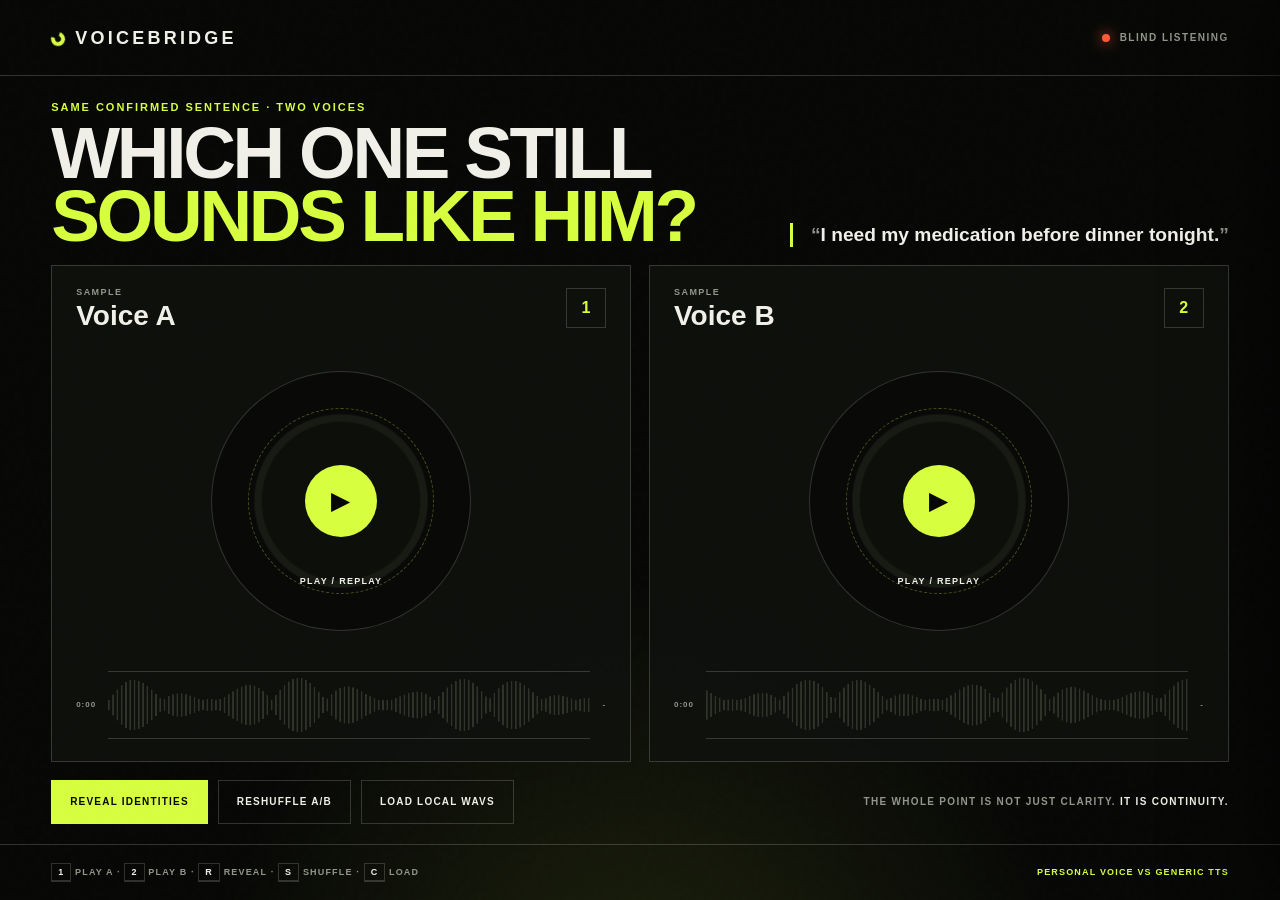
==== app/ab.html @ 62fa7bb6 "feat: add blind personal voice comparison" ====
<!doctype html>
<html lang="en">
<head>
  <meta charset="utf-8">
  <meta name="viewport" content="width=device-width, initial-scale=1">
  <title>VoiceBridge voice A/B</title>
  <link rel="icon" href="data:image/svg+xml,%3Csvg xmlns='http://www.w3.org/2000/svg' viewBox='0 0 32 32'%3E%3Cpath d='M4 16h4l3-8 5 16 4-12 3 8h5' fill='none' stroke='%23d7ff3f' stroke-width='3'/%3E%3C/svg%3E">
  <style>
    :root {
      --ink:#070806; --paper:#f1f0e8; --acid:#d7ff3f; --signal:#ff5a36;
      --muted:#92968b; --line:rgba(241,240,232,.18); --panel:#10120e;
      --display:"Avenir Next Condensed","DIN Condensed","Franklin Gothic Condensed",sans-serif;
      --body:"Avenir Next","Gill Sans",sans-serif;
    }
    * { box-sizing:border-box }
    html,body { width:100%; height:100%; overflow:hidden }
    body { margin:0; color:var(--paper); background:radial-gradient(circle at 50% 112%,rgba(215,255,63,.1),transparent 36%),#070806; font-family:var(--body) }
    button,input { font:inherit }
    .grain { position:fixed; inset:0; pointer-events:none; opacity:.2; background-image:url("data:image/svg+xml,%3Csvg viewBox='0 0 180 180' xmlns='http://www.w3.org/2000/svg'%3E%3Cfilter id='n'%3E%3CfeTurbulence type='fractalNoise' baseFrequency='.9' numOctaves='2'/%3E%3C/filter%3E%3Crect width='100%25' height='100%25' filter='url(%23n)' opacity='.08'/%3E%3C/svg%3E") }
    header { height:76px; padding:0 4vw; border-bottom:1px solid var(--line); display:flex; align-items:center; justify-content:space-between }
    .wordmark { font:800 18px/1 var(--display); letter-spacing:.18em }
    .wordmark i { display:inline-block; width:14px; height:14px; margin-right:10px; border:4px solid var(--acid); border-top-color:transparent; border-radius:50%; transform:rotate(-28deg); vertical-align:-2px }
    .mode { display:flex; align-items:center; gap:10px; color:var(--muted); font:800 10px/1 var(--display); letter-spacing:.15em }
    .mode i { width:8px; height:8px; border-radius:50%; background:var(--signal); box-shadow:0 0 14px var(--signal) }
    .mode.revealed i { background:var(--acid); box-shadow:0 0 14px var(--acid) }
    main { height:calc(100% - 132px); padding:26px 4vw 20px; display:grid; grid-template-rows:auto 1fr auto; gap:18px }
    .intro { display:flex; align-items:end; justify-content:space-between; gap:24px }
    .eyebrow { margin:0 0 9px; color:var(--acid); font:800 11px/1 var(--display); letter-spacing:.18em }
    h1 { margin:0; font:900 clamp(42px,5.7vw,86px)/.86 var(--display); letter-spacing:-.045em; text-transform:uppercase }
    h1 em { color:var(--acid); font-style:normal }
    .sentence { max-width:450px; padding-left:18px; border-left:3px solid var(--acid); color:var(--muted); font:600 clamp(16px,1.5vw,23px)/1.25 var(--display) }
    .sentence strong { color:var(--paper); font-weight:650 }
    .players { min-height:0; display:grid; grid-template-columns:1fr 1fr; gap:18px }
    .voice-card { position:relative; min-width:0; padding:22px 24px; border:1px solid var(--line); background:rgba(16,18,14,.86); display:grid; grid-template-rows:auto 1fr auto; overflow:hidden; transition:border-color .2s ease,background .2s ease }
    .voice-card.playing { border-color:var(--acid); background:rgba(30,35,20,.9) }
    .voice-card.personal.revealed { border-top:5px solid var(--acid) }
    .voice-card.generic.revealed { border-top:5px solid var(--muted) }
    .card-head { display:flex; align-items:start; justify-content:space-between; gap:16px }
    .identity { display:grid; gap:5px }
    .identity span { color:var(--muted); font:800 9px/1 var(--display); letter-spacing:.16em }
    .identity strong { font:850 28px/1 var(--display) }
    .card-key { display:grid; place-items:center; width:40px; height:40px; border:1px solid var(--line); color:var(--acid); font:900 16px/1 var(--display) }
    .disc { position:relative; align-self:center; justify-self:center; width:min(21vw,260px); aspect-ratio:1; border:1px solid var(--line); border-radius:50%; display:grid; place-items:center; background:radial-gradient(circle,#25291f 0 19%,#0d0f0b 20% 43%,#181b14 44% 47%,#090a08 48%); cursor:pointer }
    .disc::before { content:""; position:absolute; inset:14%; border:1px dashed rgba(215,255,63,.3); border-radius:50%; animation:spin 10s linear infinite paused }
    .playing .disc::before { animation-play-state:running; animation-duration:2.3s; border-style:solid; box-shadow:0 0 42px rgba(215,255,63,.18) }
    @keyframes spin { to { transform:rotate(360deg) } }
    .disc button { z-index:1; width:72px; height:72px; padding-left:5px; border:0; border-radius:50%; color:var(--ink); background:var(--acid); font-size:25px; cursor:pointer }
    .disc-label { position:absolute; bottom:17%; font:800 9px/1 var(--display); letter-spacing:.14em }
    .wave-wrap { display:grid; grid-template-columns:auto 1fr auto; align-items:center; gap:12px }
    .wave-wrap span { color:var(--muted); font:800 8px/1 var(--display); letter-spacing:.12em }
    canvas { width:100%; height:68px; border-top:1px solid var(--line); border-bottom:1px solid var(--line) }
    .controls { display:flex; align-items:center; gap:10px }
    .action { min-height:44px; padding:0 18px; border:1px solid var(--line); background:transparent; color:var(--paper); font:800 10px/1 var(--display); letter-spacing:.12em; cursor:pointer }
    .action:hover,.action:focus-visible { border-color:var(--acid); outline:none; transform:translateY(-1px) }
    .action.primary { color:var(--ink); background:var(--acid); border-color:var(--acid) }
    .question { margin-left:auto; color:var(--muted); font:800 10px/1 var(--display); letter-spacing:.13em }
    .question strong { color:var(--paper) }
    footer { height:56px; padding:0 4vw; border-top:1px solid var(--line); display:flex; align-items:center; justify-content:space-between; color:var(--muted); font:800 9px/1 var(--display); letter-spacing:.13em }
    footer strong { color:var(--acid) }
    kbd { padding:3px 6px; border:1px solid var(--line); border-bottom-width:2px; color:var(--paper); font:800 9px/1 var(--display) }
    .drawer { position:fixed; z-index:10; inset:0 0 0 auto; width:min(430px,92vw); padding:28px; background:#11130f; border-left:1px solid var(--line); box-shadow:-28px 0 80px #0009; transform:translateX(105%); transition:transform .25s ease; display:grid; align-content:start; gap:18px }
    .drawer.open { transform:none }
    .drawer-head { display:flex; justify-content:space-between; align-items:start; padding-bottom:18px; border-bottom:1px solid var(--line) }
    .drawer-head div { display:grid; gap:5px }
    .drawer-head span { color:var(--acid); font:800 10px/1 var(--display); letter-spacing:.15em }
    .drawer-head strong { font:800 28px/1 var(--display) }
    .drawer-head button { border:0; background:transparent; color:var(--muted); font-size:30px; cursor:pointer }
    .file-label { display:grid; gap:7px; color:var(--muted); font:800 9px/1 var(--display); letter-spacing:.13em }
    .file-label input { position:absolute; opacity:0; pointer-events:none }
    .file-label span { min-height:52px; padding:0 13px; border:1px dashed var(--line); color:var(--paper); display:grid; align-items:center; text-transform:none; letter-spacing:normal; font:13px/1.25 var(--body); cursor:pointer }
    .drawer p { color:var(--muted); font-size:12px; line-height:1.5 }
    .toast { position:fixed; z-index:20; left:50%; bottom:74px; padding:12px 18px; background:var(--acid); color:var(--ink); font:800 10px/1 var(--display); letter-spacing:.12em; opacity:0; transform:translate(-50%,16px); transition:.18s ease; pointer-events:none }
    .toast.show { opacity:1; transform:translate(-50%,0) }
    @media (max-width:800px) {
      html,body { height:auto; overflow:auto }
      main { height:auto }
      .intro { align-items:start; flex-direction:column }
      .players { grid-template-columns:1fr }
      .disc { width:220px }
      .controls { flex-wrap:wrap }
      .question { width:100%; margin:0 }
    }
    @media (prefers-reduced-motion:reduce) { * { animation-duration:.01ms!important; transition-duration:.01ms!important } }
  </style>
</head>
<body>
  <div class="grain" aria-hidden="true"></div>
  <header>
    <div class="wordmark"><i></i>VOICEBRIDGE</div>
    <div class="mode" id="mode"><i></i><span id="modeLabel">BLIND LISTENING</span></div>
  </header>
  <main>
    <div class="intro">
      <div>
        <p class="eyebrow">SAME CONFIRMED SENTENCE · TWO VOICES</p>
        <h1>Which one still<br><em>sounds like him?</em></h1>
      </div>
      <div class="sentence">“<strong id="sentence">I need my medication before dinner tonight.</strong>”</div>
    </div>

    <div class="players">
      <article class="voice-card" id="cardA">
        <div class="card-head">
          <div class="identity"><span>SAMPLE</span><strong id="identityA">Voice A</strong></div>
          <div class="card-key">1</div>
        </div>
        <div class="disc"><button id="playA" type="button" aria-label="Play voice A">▶</button><span class="disc-label">PLAY / REPLAY</span></div>
        <div class="wave-wrap"><span>0:00</span><canvas id="waveA" width="900" height="136" aria-label="Voice A waveform"></canvas><span id="durationA">-</span></div>
      </article>

      <article class="voice-card" id="cardB">
        <div class="card-head">
          <div class="identity"><span>SAMPLE</span><strong id="identityB">Voice B</strong></div>
          <div class="card-key">2</div>
        </div>
        <div class="disc"><button id="playB" type="button" aria-label="Play voice B">▶</button><span class="disc-label">PLAY / REPLAY</span></div>
        <div class="wave-wrap"><span>0:00</span><canvas id="waveB" width="900" height="136" aria-label="Voice B waveform"></canvas><span id="durationB">-</span></div>
      </article>
    </div>

    <div class="controls">
      <button class="action primary" id="reveal" type="button">REVEAL IDENTITIES</button>
      <button class="action" id="shuffle" type="button">RESHUFFLE A/B</button>
      <button class="action" id="setup" type="button">LOAD LOCAL WAVS</button>
      <div class="question">THE WHOLE POINT IS NOT JUST CLARITY. <strong>IT IS CONTINUITY.</strong></div>
    </div>
  </main>
  <footer>
    <span><kbd>1</kbd> PLAY A · <kbd>2</kbd> PLAY B · <kbd>R</kbd> REVEAL · <kbd>S</kbd> SHUFFLE · <kbd>C</kbd> LOAD</span>
    <strong>PERSONAL VOICE VS GENERIC TTS</strong>
  </footer>

  <aside class="drawer" id="setupDrawer" aria-hidden="true">
    <div class="drawer-head">
      <div><span>LOCAL AUDIO</span><strong>Load the A/B pair</strong></div>
      <button id="closeSetup" type="button" aria-label="Close setup">×</button>
    </div>
    <label class="file-label">Personal VoiceBridge WAV
      <input id="personalFile" type="file" accept="audio/*">
      <span id="personalName">Choose personal-voice fixture</span>
    </label>
    <label class="file-label">Generic TTS WAV
      <input id="genericFile" type="file" accept="audio/*">
      <span id="genericName">Choose generic-voice fixture</span>
    </label>
    <p>Audio remains local in this browser. Loading both files reshuffles A/B and redraws the waveforms from decoded samples.</p>
  </aside>
  <div class="toast" id="toast" role="status"></div>

  <script>
    const byId = id => document.getElementById(id);
    const sources = {
      personal: { file:null, buffer:null, audio:null, url:null },
      generic: { file:null, buffer:null, audio:null, url:null },
    };
    let order = ['personal','generic'];
    let revealed = false;
    let activeAudio = null;
    let toastTimer;

    function showToast(message) {
      clearTimeout(toastTimer);
      byId('toast').textContent = message;
      byId('toast').classList.add('show');
      toastTimer = setTimeout(() => byId('toast').classList.remove('show'), 2200);
    }

    function drawPlaceholder(canvas, phase) {
      const context = canvas.getContext('2d');
      const width = canvas.width;
      const height = canvas.height;
      context.clearRect(0,0,width,height);
      context.fillStyle = '#303329';
      for (let x=0; x<width; x+=8) {
        const magnitude = 10 + Math.abs(Math.sin(x*.031 + phase) * Math.cos(x*.009 - phase)) * height*.34;
        context.fillRect(x,height/2-magnitude,3,magnitude*2);
      }
    }

    function drawWaveform(canvas, buffer, color) {
      const context = canvas.getContext('2d');
      const width = canvas.width;
      const height = canvas.height;
      const data = buffer.getChannelData(0);
      const bucket = Math.max(1,Math.floor(data.length/(width/6)));
      context.clearRect(0,0,width,height);
      context.fillStyle = color;
      for (let x=0,index=0; index<data.length && x<width; x+=6,index+=bucket) {
        let peak=0;
        for (let offset=0; offset<bucket && index+offset<data.length; offset+=1) peak=Math.max(peak,Math.abs(data[index+offset]));
        const magnitude=Math.max(2,peak*height*.46);
        context.fillRect(x,height/2-magnitude,3,magnitude*2);
      }
    }

    function stopAudio() {
      if (!activeAudio) return;
      activeAudio.pause();
      activeAudio.currentTime=0;
      activeAudio=null;
      document.querySelectorAll('.voice-card').forEach(card => card.classList.remove('playing'));
    }

    function sourceForSlot(slot) {
      return sources[order[slot]];
    }

    function playSlot(slot) {
      const source=sourceForSlot(slot);
      if (!source.audio) {
        toggleSetup(true);
        showToast('LOAD BOTH LOCAL WAV FILES FIRST');
        return;
      }
      stopAudio();
      source.audio.currentTime=0;
      activeAudio=source.audio;
      const card=byId(slot===0?'cardA':'cardB');
      card.classList.add('playing');
      source.audio.onended=()=>{ card.classList.remove('playing'); activeAudio=null; };
      source.audio.play();
    }

    function renderIdentity() {
      ['A','B'].forEach((label,index)=>{
        const identity=order[index];
        const card=byId(`card${label}`);
        card.classList.remove('personal','generic','revealed');
        byId(`identity${label}`).textContent=revealed?(identity==='personal'?'Personal voice':'Generic TTS'):`Voice ${label}`;
        if (revealed) card.classList.add(identity,'revealed');
      });
      byId('mode').classList.toggle('revealed',revealed);
      byId('modeLabel').textContent=revealed?'IDENTITIES REVEALED':'BLIND LISTENING';
      byId('reveal').textContent=revealed?'HIDE IDENTITIES':'REVEAL IDENTITIES';
    }

    function shuffle() {
      stopAudio();
      if (Math.random()>.5) order=['personal','generic']; else order=['generic','personal'];
      revealed=false;
      renderIdentity();
      ['A','B'].forEach((label,index)=>{
        const source=sourceForSlot(index);
        const color=source===sources.personal?'#d7ff3f':'#92968b';
        if (source.buffer) drawWaveform(byId(`wave${label}`),source.buffer,color);
        byId(`duration${label}`).textContent=source.buffer?`${source.buffer.duration.toFixed(1)}s`:'-';
      });
      showToast('A/B ORDER SHUFFLED');
    }

    async function loadAudio(kind,file) {
      const previous=sources[kind];
      if (previous.url) URL.revokeObjectURL(previous.url);
      const context=new AudioContext();
      const buffer=await context.decodeAudioData(await file.arrayBuffer());
      const url=URL.createObjectURL(file);
      sources[kind]={file,buffer,url,audio:new Audio(url)};
      await context.close();
      byId(`${kind}Name`).textContent=file.name;
      if (sources.personal.buffer&&sources.generic.buffer) shuffle();
      else showToast(`${kind.toUpperCase()} VOICE LOADED`);
    }

    function toggleSetup(force) {
      const open=force??!byId('setupDrawer').classList.contains('open');
      byId('setupDrawer').classList.toggle('open',open);
      byId('setupDrawer').setAttribute('aria-hidden',String(!open));
    }

    function handleKey(event) {
      if (byId('setupDrawer').classList.contains('open')) {
        if (event.key==='Escape'||event.key.toLowerCase()==='c') toggleSetup(false);
        return;
      }
      if (['INPUT','BUTTON'].includes(event.target.tagName)) return;
      if (event.key==='1') playSlot(0);
      else if (event.key==='2') playSlot(1);
      else if (event.key.toLowerCase()==='r') { revealed=!revealed; renderIdentity(); }
      else if (event.key.toLowerCase()==='s') shuffle();
      else if (event.key.toLowerCase()==='c') toggleSetup(true);
    }

    drawPlaceholder(byId('waveA'),0);
    drawPlaceholder(byId('waveB'),2.1);
    renderIdentity();
    byId('playA').onclick=()=>playSlot(0);
    byId('playB').onclick=()=>playSlot(1);
    byId('reveal').onclick=()=>{ revealed=!revealed; renderIdentity(); };
    byId('shuffle').onclick=shuffle;
    byId('setup').onclick=()=>toggleSetup(true);
    byId('closeSetup').onclick=()=>toggleSetup(false);
    byId('personalFile').onchange=event=>event.target.files[0]&&loadAudio('personal',event.target.files[0]);
    byId('genericFile').onchange=event=>event.target.files[0]&&loadAudio('generic',event.target.files[0]);
    document.addEventListener('keydown',handleKey);
  </script>
</body>
</html>
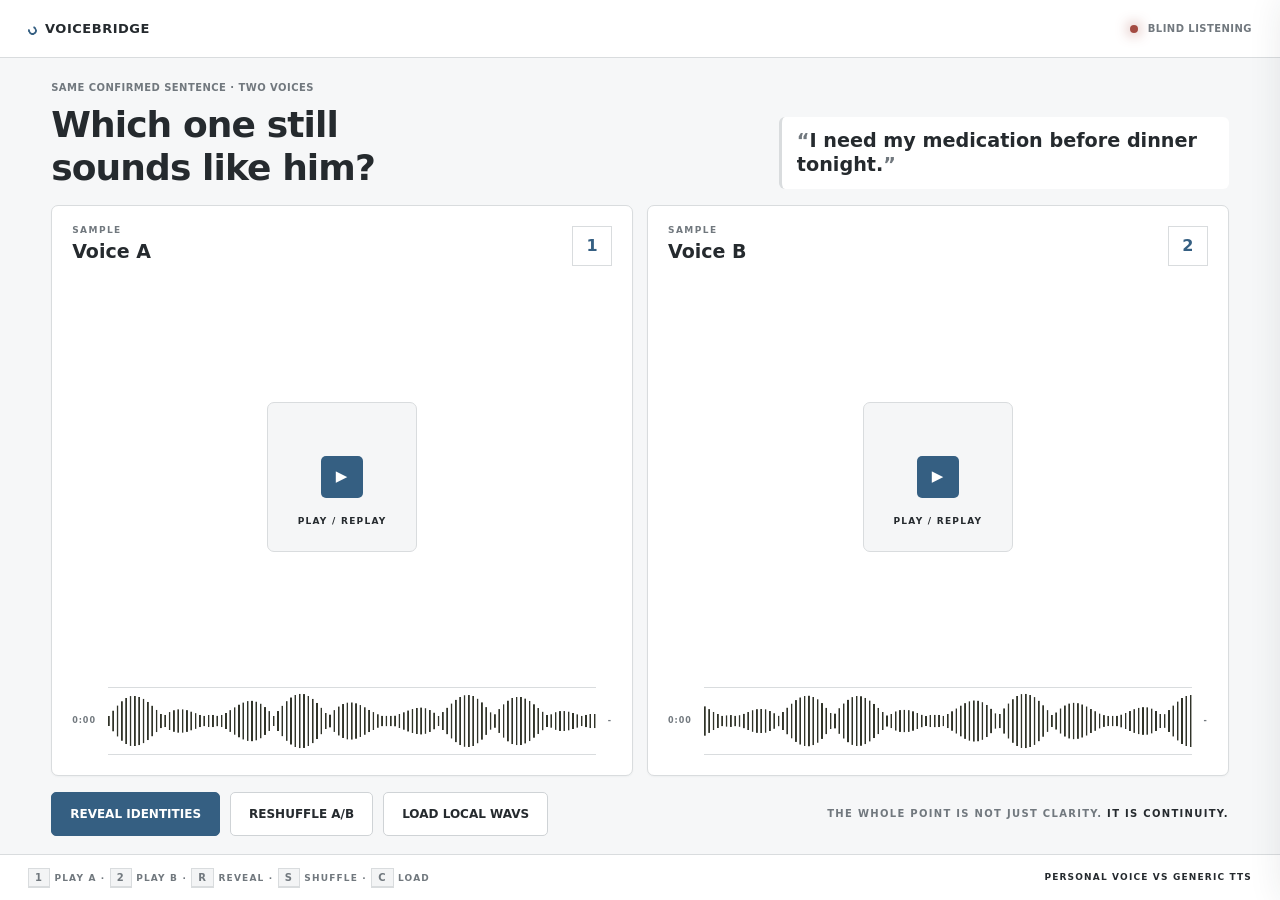
==== commit 9114442b: "feat: apply comparison report design" ====
--- a/app/ab.html
+++ b/app/ab.html
@@ -82,8 +82,9 @@
     }
     @media (prefers-reduced-motion:reduce) { * { animation-duration:.01ms!important; transition-duration:.01ms!important } }
   </style>
+  <link rel="stylesheet" href="static/report.css?v=3">
 </head>
-<body>
+<body class="report-ui page-ab">
   <div class="grain" aria-hidden="true"></div>
   <header>
     <div class="wordmark"><i></i>VOICEBRIDGE</div>
@@ -241,7 +242,7 @@
       renderIdentity();
       ['A','B'].forEach((label,index)=>{
         const source=sourceForSlot(index);
-        const color=source===sources.personal?'#d7ff3f':'#92968b';
+        const color=source===sources.personal?'#355f82':'#92999f';
         if (source.buffer) drawWaveform(byId(`wave${label}`),source.buffer,color);
         byId(`duration${label}`).textContent=source.buffer?`${source.buffer.duration.toFixed(1)}s`:'-';
       });
--- a/app/static/report.css
+++ b/app/static/report.css
@@ -0,0 +1,419 @@
+/* Shared visual system for the production demo surfaces. */
+.report-ui {
+  --ink: #252a2e;
+  --paper: #f6f7f8;
+  --acid: #355f82;
+  --signal: #a34b42;
+  --cyan: #526f86;
+  --muted: #71787e;
+  --line: #d9dcde;
+  --panel: #ffffff;
+  --display: "Avenir Next", "Gill Sans", system-ui, sans-serif;
+  --body: "Avenir Next", "Gill Sans", system-ui, sans-serif;
+  margin: 0;
+  color: var(--ink);
+  background: var(--paper);
+  font-family: var(--body);
+  font-size: 14px;
+  line-height: 1.5;
+}
+
+.report-ui *,
+.report-ui *::before,
+.report-ui *::after { box-sizing: border-box; }
+
+.report-ui .grain { display: none; }
+
+.report-ui header,
+.report-ui footer,
+.report-ui .topbar,
+.report-ui .control-rail {
+  color: var(--muted);
+  background: #fff;
+  border-color: var(--line);
+  box-shadow: none;
+}
+
+.report-ui header,
+.report-ui .topbar {
+  height: 58px;
+  padding: 0 28px;
+}
+
+.report-ui footer,
+.report-ui .control-rail {
+  height: 46px;
+  padding: 0 28px;
+}
+
+.report-ui .wordmark {
+  color: var(--ink);
+  font: 700 13px/1 var(--body);
+  letter-spacing: .04em;
+}
+
+.report-ui .wordmark i,
+.report-ui .wordmark-mark {
+  width: 9px;
+  height: 9px;
+  margin-right: 8px;
+  border: 2px solid var(--accent, var(--acid));
+  border-top-color: transparent;
+  box-shadow: none;
+}
+
+.report-ui h1,
+.report-ui h2 {
+  color: var(--ink);
+  font-family: var(--body);
+  font-size: clamp(24px, 3vw, 36px);
+  font-weight: 650;
+  line-height: 1.2;
+  letter-spacing: -.025em;
+  text-transform: none;
+}
+
+.report-ui h1 em,
+.report-ui h2 em {
+  color: inherit;
+  font-style: normal;
+}
+
+.report-ui .eyebrow,
+.report-ui .scene-index,
+.report-ui .comparison-tag,
+.report-ui .clip-meta,
+.report-ui .live-badge,
+.report-ui .mode,
+.report-ui .claim,
+.report-ui .proof,
+.report-ui .principle,
+.report-ui .network,
+.report-ui .live {
+  color: var(--muted);
+  font: 650 10px/1.2 var(--body);
+  letter-spacing: .045em;
+}
+
+.report-ui .eyebrow.warning { color: var(--signal); }
+
+.report-ui button,
+.report-ui .action,
+.report-ui .control,
+.report-ui input,
+.report-ui select,
+.report-ui textarea {
+  border-color: #cfd3d6;
+  border-radius: 5px;
+  color: var(--ink);
+  background: #fff;
+  font-family: var(--body);
+  font-size: 12px;
+  font-weight: 600;
+  letter-spacing: 0;
+  text-transform: none;
+  box-shadow: none;
+}
+
+.report-ui button:hover,
+.report-ui button:focus-visible,
+.report-ui .action:hover,
+.report-ui .action:focus-visible,
+.report-ui .control:hover,
+.report-ui .control:focus-visible {
+  border-color: var(--acid);
+  outline: 2px solid rgba(53, 95, 130, .12);
+  transform: none;
+}
+
+.report-ui button.primary,
+.report-ui button.active,
+.report-ui .action-primary,
+.report-ui .action.primary,
+.report-ui .control.primary,
+.report-ui .controls button.active {
+  color: #fff;
+  background: var(--acid);
+  border-color: var(--acid);
+}
+
+.report-ui kbd {
+  color: var(--muted);
+  background: #f3f4f5;
+  border-color: var(--line);
+  font: 600 10px/1 var(--body);
+}
+
+/* Live app */
+.page-index {
+  --bg: var(--paper);
+  --fg: var(--ink);
+  --card: #fff;
+  --accent: var(--acid);
+  --warn: var(--signal);
+  --tail: #8d9499;
+  padding: 42px 22px;
+}
+
+.page-index main { max-width: 900px; }
+.page-index h1 { font-size: 27px; margin-bottom: 5px; }
+.page-index .sub { max-width: 620px; margin-bottom: 26px; color: var(--muted); font-size: 14px; }
+.page-index .row { gap: 9px; }
+.page-index button { padding: 8px 14px; }
+.page-index input[type="text"],
+.page-index input[type="password"] { min-width: min(430px, 100%); padding: 7px 9px; }
+.page-index .hint { font-size: 12px; }
+.page-index .card { margin-top: 12px; padding: 18px; border-radius: 6px; box-shadow: 0 1px 2px rgba(30, 39, 45, .04); }
+.page-index .label { color: var(--muted); font-size: 10px; font-weight: 650; letter-spacing: .05em; }
+.page-index #transcript { min-height: 2.2em; font-size: 22px; line-height: 1.4; }
+.page-index .stats { gap: 30px; font-size: 12px; }
+
+/* Guided booth demo */
+.page-demo { background: var(--paper); }
+.page-demo .topbar { border-bottom: 1px solid var(--line); }
+.page-demo .beat-progress { max-width: 400px; }
+.page-demo .progress-label,
+.page-demo .connection-pill { color: var(--muted); font: 600 10px/1 var(--body); letter-spacing: .03em; }
+.page-demo .progress-label b { color: var(--ink); }
+.page-demo .progress-track i { height: 2px; background: #e1e4e6; }
+.page-demo .progress-track i.complete,
+.page-demo .progress-track i.current { background: var(--acid); }
+.page-demo .connection-pill { min-height: 28px; padding: 0 10px; border-color: var(--line); background: #fff; }
+.page-demo .connection-dot { width: 6px; height: 6px; background: var(--acid); box-shadow: none; }
+.page-demo #stage { inset: 58px 0 46px; }
+.page-demo .scene { padding: clamp(30px, 5vw, 62px) clamp(34px, 7vw, 100px); background: var(--paper); }
+.page-demo .scene::before,
+.page-demo .scene::after { display: none; }
+.page-demo .scene-index { top: 22px; right: clamp(34px, 7vw, 100px); }
+.page-demo .eyebrow { margin-bottom: 10px; }
+.page-demo .opening-grid { height: 62%; grid-template-columns: 1fr .75fr; gap: 7vw; }
+.page-demo .audio-plate { min-height: 250px; padding: 28px; border: 1px solid var(--line); border-radius: 7px; background: #fff; }
+.page-demo .speaker-orbit { width: min(18vw, 190px); }
+.page-demo .speaker-orbit span { border-color: #d8dde1; animation: none; }
+.page-demo .speaker-orbit span:nth-child(2) { border-color: #c7d2db; }
+.page-demo .speaker-orbit i { color: #fff; background: var(--acid); font: 650 26px/1 var(--body); }
+.page-demo .action { min-height: 38px; padding: 0 14px; }
+.page-demo .action-round { width: 82px; height: 82px; border-radius: 50%; }
+.page-demo .action-round .play-icon { margin-bottom: 3px; font-size: 16px; }
+.page-demo .baseline-quote { min-height: 82px; padding: 17px 22px; border-color: var(--line); background: #fff; color: var(--ink); font: 500 22px/1.3 var(--body); }
+.page-demo .baseline-quote span { color: var(--muted); font: 650 10px/1.2 var(--body); letter-spacing: .04em; }
+.page-demo .baseline-quote strong { color: var(--ink); }
+.page-demo .live-layout { gap: 18px; }
+.page-demo .live-header h2 { max-width: 620px; font-size: clamp(24px, 3vw, 36px); }
+.page-demo .transcript-panel { padding: 24px; border-radius: 7px; background: #fff; }
+.page-demo .transcript { color: var(--ink); font: 600 clamp(26px, 4vw, 48px)/1.2 var(--body); letter-spacing: -.025em; }
+.page-demo .transcript .empty { color: #a4a9ad; }
+.page-demo .confidence-line,
+.page-demo .latency-readout { color: var(--muted); font: 600 10px/1.2 var(--body); letter-spacing: .03em; }
+.page-demo .confidence-track { background: #e5e7e9; }
+.page-demo .confidence-line strong,
+.page-demo .latency-readout b { color: var(--ink); }
+.page-demo .comparison-grid { grid-template-columns: 1fr 34px 1fr; margin-top: 26px; }
+.page-demo .comparison-card { min-height: 260px; padding: 24px; border-radius: 7px; background: #fff; }
+.page-demo .comparison-card.wrong { border-top: 3px solid #c9b0ad; }
+.page-demo .comparison-card.right { border-top: 3px solid var(--acid); }
+.page-demo .comparison-card p { margin: 18px 0; color: var(--ink); font: 550 clamp(23px, 3vw, 36px)/1.2 var(--body); letter-spacing: -.02em; }
+.page-demo .comparison-card.wrong p { color: #777d82; text-decoration-color: #b87972; text-decoration-thickness: 2px; }
+.page-demo .comparison-card.right p { color: var(--ink); }
+.page-demo .comparison-arrow { color: var(--muted); font-size: 20px; }
+.page-demo .wer-number strong { color: var(--ink); font: 650 29px/1 var(--body); }
+.page-demo .wer-number span { color: var(--muted); font: 600 10px/1.2 var(--body); letter-spacing: .03em; }
+.page-demo .proof-strip { right: clamp(34px, 7vw, 100px); bottom: 32px; }
+.page-demo .proof-strip strong { color: var(--acid); font: 650 24px/1 var(--body); }
+.page-demo .proof-strip span { font: 600 9px/1.3 var(--body); letter-spacing: .03em; }
+.page-demo .clarify-layout { gap: 6vw; }
+.page-demo .clarify-layout h2 { font-size: clamp(24px, 3vw, 36px); }
+.page-demo .scene-copy { color: var(--muted); font-size: 15px; }
+.page-demo .clarify-card { padding: 24px; border-color: #d9c2bf; border-radius: 7px; background: #fff; box-shadow: none; }
+.page-demo .clarify-head { color: var(--muted); font: 650 10px/1.2 var(--body); letter-spacing: .035em; }
+.page-demo .clarify-choices button { min-height: 58px; padding: 12px 16px 12px 54px; color: var(--ink); background: #fff; font: 600 17px/1.2 var(--body); }
+.page-demo .clarify-choices button::before { left: 13px; width: 26px; height: 26px; color: var(--acid); border-color: var(--acid); }
+.page-demo .clarify-choices button.selected { color: #fff; background: var(--acid); }
+.page-demo .voice-layout { grid-template-columns: 1.2fr .8fr; }
+.page-demo .voice-copy h2 { font-size: clamp(24px, 3vw, 36px); }
+.page-demo .confirmed-line { margin-top: 22px; color: var(--ink); font: 500 20px/1.35 var(--body); }
+.page-demo .voice-disc { width: min(22vw, 240px); border-radius: 8px; background: #fff; }
+.page-demo .voice-disc .play-icon { width: 46px; height: 46px; color: #fff; background: var(--acid); font-size: 16px; }
+.page-demo .disc-rings { display: none; }
+.page-demo .voice-disc strong { color: var(--ink); font: 650 10px/1 var(--body); letter-spacing: .03em; }
+.page-demo .voice-facts span { color: var(--muted); font: 600 9px/1.3 var(--body); letter-spacing: .03em; }
+.page-demo .final-mark { width: 34px; height: 34px; margin-bottom: 20px; border-width: 5px; border-color: var(--acid); border-top-color: transparent; }
+.page-demo .final-lockup h2 { font-size: clamp(28px, 4vw, 48px); }
+.page-demo .final-lockup > p:not(.eyebrow) { color: var(--muted); font: 500 17px/1.45 var(--body); }
+.page-demo .final-lockup > p em { color: var(--ink); }
+.page-demo .final-proof { color: var(--muted); font: 600 9px/1 var(--body); letter-spacing: .04em; }
+.page-demo .control-rail { inset: auto 0 0; background: #fff; font: 600 10px/1 var(--body); letter-spacing: .03em; }
+.page-demo .control-rail button { color: var(--ink); background: #fff; }
+.page-demo .setup-drawer,
+.page-race .drawer,
+.page-ab .drawer { color: var(--ink); background: #fff; border-color: var(--line); box-shadow: -16px 0 36px rgba(31, 42, 49, .12); }
+
+/* Comparison and analysis pages */
+.page-race main,
+.page-ab main,
+.page-clarify main { height: calc(100% - 104px); padding: 24px 4vw 18px; gap: 16px; }
+.page-race .hero,
+.page-ab .intro,
+.page-clarify .intro { align-items: end; }
+.page-race .source-badge,
+.page-ab .sentence,
+.page-wer .wer-score { padding: 12px 15px; border-color: var(--line); border-radius: 6px; background: #fff; }
+.page-race .race-grid { grid-template-columns: 1fr 40px 1fr; }
+.page-race .lane,
+.page-ab .voice-card,
+.page-wer .diff-board,
+.page-clarify .clarify-shell,
+.page-hud .latency-hud,
+.page-meter .meter-shell,
+.page-offline .replay {
+  color: var(--ink);
+  border-color: var(--line);
+  border-radius: 7px;
+  background: #fff;
+  box-shadow: 0 1px 2px rgba(30, 39, 45, .04);
+}
+.page-race .lane { padding: 20px; }
+.page-race .lane.baseline { border-top: 3px solid #c9b0ad; }
+.page-race .lane.tuned { border-top: 3px solid var(--acid); }
+.page-race .lane-name strong { color: var(--ink); font: 650 17px/1.2 var(--body); }
+.page-race .transcript { color: var(--ink); font: 600 clamp(24px, 3.6vw, 42px)/1.2 var(--body); letter-spacing: -.025em; }
+.page-race .transcript .empty { color: #a4a9ad; }
+.page-race .lane.tuned.complete .transcript { color: var(--ink); }
+.page-race .splitter span { width: 32px; height: 32px; color: var(--muted); background: var(--paper); border-color: var(--line); font: 650 10px/1 var(--body); }
+.page-race .stat strong { color: var(--ink); font: 650 13px/1 var(--body); }
+.page-race .run-status strong,
+.page-race footer b { color: var(--ink); }
+
+.page-wer main { max-width: 1180px; margin: auto; padding: 26px 4vw 38px; }
+.page-wer .intro { margin-bottom: 20px; }
+.page-wer .score strong { color: var(--ink); font: 650 24px/1 var(--body); }
+.page-wer .score.tuned strong,
+.page-wer .score-arrow { color: var(--acid); }
+.page-wer .diff-row { min-height: 122px; border-color: var(--line); }
+.page-wer .row-label { padding: 18px; border-color: var(--line); }
+.page-wer .row-label strong { color: var(--ink); font: 650 15px/1 var(--body); }
+.page-wer .diff-row.before .row-label { border-top: 3px solid #c9b0ad; }
+.page-wer .diff-row.after .row-label { border-top: 3px solid var(--acid); }
+.page-wer .word-line { padding: 20px 24px; gap: 8px; }
+.page-wer .diff-word { color: var(--ink); font: 600 clamp(20px, 3vw, 34px)/1.15 var(--body); letter-spacing: -.02em; }
+.page-wer .after .diff-word.replace,
+.page-wer .after .diff-word.insert { color: var(--acid); }
+.page-wer .summary strong { color: var(--ink); }
+
+.page-ab .players { gap: 14px; }
+.page-ab .sentence strong { color: var(--ink); }
+.page-ab .voice-card { padding: 20px; }
+.page-ab .voice-card.personal.revealed { border-top: 3px solid var(--acid); }
+.page-ab .voice-card.generic.revealed { border-top: 3px solid #b7bdc1; }
+.page-ab .identity strong { color: var(--ink); font: 650 19px/1.2 var(--body); }
+.page-ab .disc { width: min(14vw, 150px); border-radius: 7px; background: #f5f6f7; }
+.page-ab .disc::before { display: none; }
+.page-ab .disc button { width: 42px; height: 42px; color: #fff; background: var(--acid); font-size: 15px; }
+.page-ab .question strong,
+.page-ab footer strong { color: var(--ink); }
+
+.page-clarify .confidence { justify-items: end; }
+.page-clarify .confidence strong { color: var(--signal); font: 650 27px/1 var(--body); }
+.page-clarify .clarify-shell { grid-template-columns: minmax(110px, .25fr) 1.75fr; border-color: #d9c2bf; }
+.page-clarify .clarify-signal { border-color: var(--line); }
+.page-clarify .clarify-signal::before,
+.page-clarify .clarify-signal::after { display: none; }
+.page-clarify .clarify-signal span { color: var(--signal); font: 500 clamp(44px, 6vw, 68px)/1 var(--body); animation: none; }
+.page-clarify .clarify-content { padding: 24px; }
+.page-clarify .clarify-content h2 { margin: 7px 0 4px; font: 650 clamp(22px, 3vw, 34px)/1.2 var(--body); letter-spacing: -.02em; text-transform: none; }
+.page-clarify .clarify-reason { font-size: 14px; }
+.page-clarify .clarify-terms span { padding: 5px 8px; color: var(--signal); border-color: #d9c2bf; font: 600 9px/1 var(--body); letter-spacing: .03em; }
+.page-clarify .clarify-options { margin-top: 16px; }
+.page-clarify .clarify-options button { min-height: 54px; padding: 10px 16px 10px 56px; color: var(--ink); background: #fff; }
+.page-clarify .clarify-options button > span { left: 14px; width: 27px; height: 27px; font: 650 11px/1 var(--body); }
+.page-clarify .clarify-options strong { font: 600 17px/1.2 var(--body); }
+.page-clarify .clarify-options button.selected { color: #fff; background: var(--acid); }
+
+/* Instrument and resilience pages */
+.page-hud main,
+.page-offline main {
+  min-height: calc(100vh - 104px);
+  max-width: 1180px;
+  margin: auto;
+  padding: 34px 4vw;
+  grid-template-columns: minmax(250px, .7fr) minmax(460px, 1.3fr);
+  gap: 48px;
+}
+.page-hud .lede,
+.page-offline .lede { margin-top: 14px; color: var(--muted); font-size: 14px; line-height: 1.5; }
+.page-hud .controls { margin-top: 22px; }
+.page-hud .latency-hud { padding: 26px; }
+.page-hud .latency-hud::after { width: 4px; }
+.page-hud .latency-hud__topline { color: var(--muted); font: 650 9px/1 var(--body); letter-spacing: .04em; }
+.page-hud .latency-hud__headline { margin: 24px 0 22px; }
+.page-hud .latency-hud__headline > strong { color: var(--ink); font: 650 clamp(38px, 4.5vw, 52px)/.95 var(--body); letter-spacing: -.035em; }
+.page-hud .latency-hud__headline > span,
+.page-hud .latency-hud__headline > b { font: 600 9px/1.2 var(--body); letter-spacing: .03em; }
+.page-hud .latency-hud__segments span { background: var(--acid); opacity: calc(.42 + var(--stage-index) * .14); border-color: #fff; }
+.page-hud .latency-hud__stage { font: 600 8px/1 var(--body); letter-spacing: .03em; }
+.page-hud .latency-hud__stage strong { color: var(--ink); font: 650 17px/1 var(--body); }
+
+.page-meter main { min-height: calc(100vh - 104px); max-width: 1180px; margin: auto; padding: 28px 4vw; gap: 22px; }
+.page-meter .intro { align-items: end; }
+.page-meter .legend { min-width: 260px; grid-template-columns: repeat(3, 1fr); gap: 10px; }
+.page-meter .legend span { color: var(--muted); border-color: var(--line); font: 600 9px/1.2 var(--body); letter-spacing: .03em; }
+.page-meter .legend .stable,
+.page-meter .legend .watch,
+.page-meter .legend .unstable { color: var(--muted); }
+.page-meter .meter-shell { min-height: 280px; }
+.page-meter .meter-shell::before,
+.page-meter .status { color: var(--muted); font: 600 9px/1 var(--body); letter-spacing: .03em; }
+
+.page-offline .readiness { margin-top: 20px; }
+.page-offline .readiness div { color: var(--muted); font: 600 9px/1 var(--body); letter-spacing: .03em; }
+.page-offline .readiness strong,
+.page-offline .readiness .ready strong { color: var(--ink); }
+.page-offline .replay-head,
+.page-offline .transcript span,
+.page-offline .compare span { color: var(--muted); font: 600 9px/1 var(--body); letter-spacing: .03em; }
+.page-offline .replay-head strong { color: var(--ink); }
+.page-offline .wave { height: 88px; }
+.page-offline .transcript { min-height: 112px; padding: 20px; }
+.page-offline .transcript strong { color: var(--ink); font: 650 clamp(23px, 3vw, 36px)/1.2 var(--body); letter-spacing: -.02em; text-transform: none; }
+.page-offline .transcript strong i { color: var(--signal); }
+.page-offline .compare div { padding: 15px 20px; }
+.page-offline .compare strong { color: var(--ink); font: 600 17px/1.2 var(--body); }
+.page-offline .compare .right strong { color: var(--acid); }
+
+.report-ui .setup-drawer input,
+.report-ui .setup-drawer select,
+.report-ui .drawer input,
+.report-ui .file-label span { color: var(--ink); background: #fff; border-color: var(--line); }
+
+.report-ui .toast { color: #fff; background: var(--acid); }
+
+@media (max-width: 820px) {
+  .report-ui header,
+  .report-ui .topbar { padding: 0 18px; }
+  .page-demo .scene { padding: 38px 24px 24px; }
+  .page-demo .opening-grid,
+  .page-demo .clarify-layout,
+  .page-demo .voice-layout { grid-template-columns: 1fr; gap: 18px; }
+  .page-demo .audio-plate { min-height: 170px; }
+  .page-demo .speaker-orbit { width: 130px; }
+  .page-demo .comparison-grid { grid-template-columns: 1fr; gap: 10px; }
+  .page-demo .comparison-arrow { display: none; }
+  .page-demo .comparison-card { min-height: 180px; }
+  .page-demo .proof-strip { position: static; margin-top: 14px; }
+  .page-race main,
+  .page-ab main,
+  .page-clarify main { height: auto; }
+  .page-race .race-grid { grid-template-columns: 1fr; gap: 10px; }
+  .page-hud main,
+  .page-offline main { grid-template-columns: 1fr; gap: 24px; }
+}
+
+@media (max-width: 560px) {
+  .page-index { padding: 24px 14px; }
+  .page-demo .beat-progress { display: none; }
+  .page-demo .voice-facts { flex-direction: column; }
+  .page-clarify .clarify-shell { grid-template-columns: 1fr; }
+  .page-clarify .clarify-signal { min-height: 80px; }
+  .page-meter .intro { align-items: start; }
+  .page-meter .legend { width: 100%; min-width: 0; }
+}
